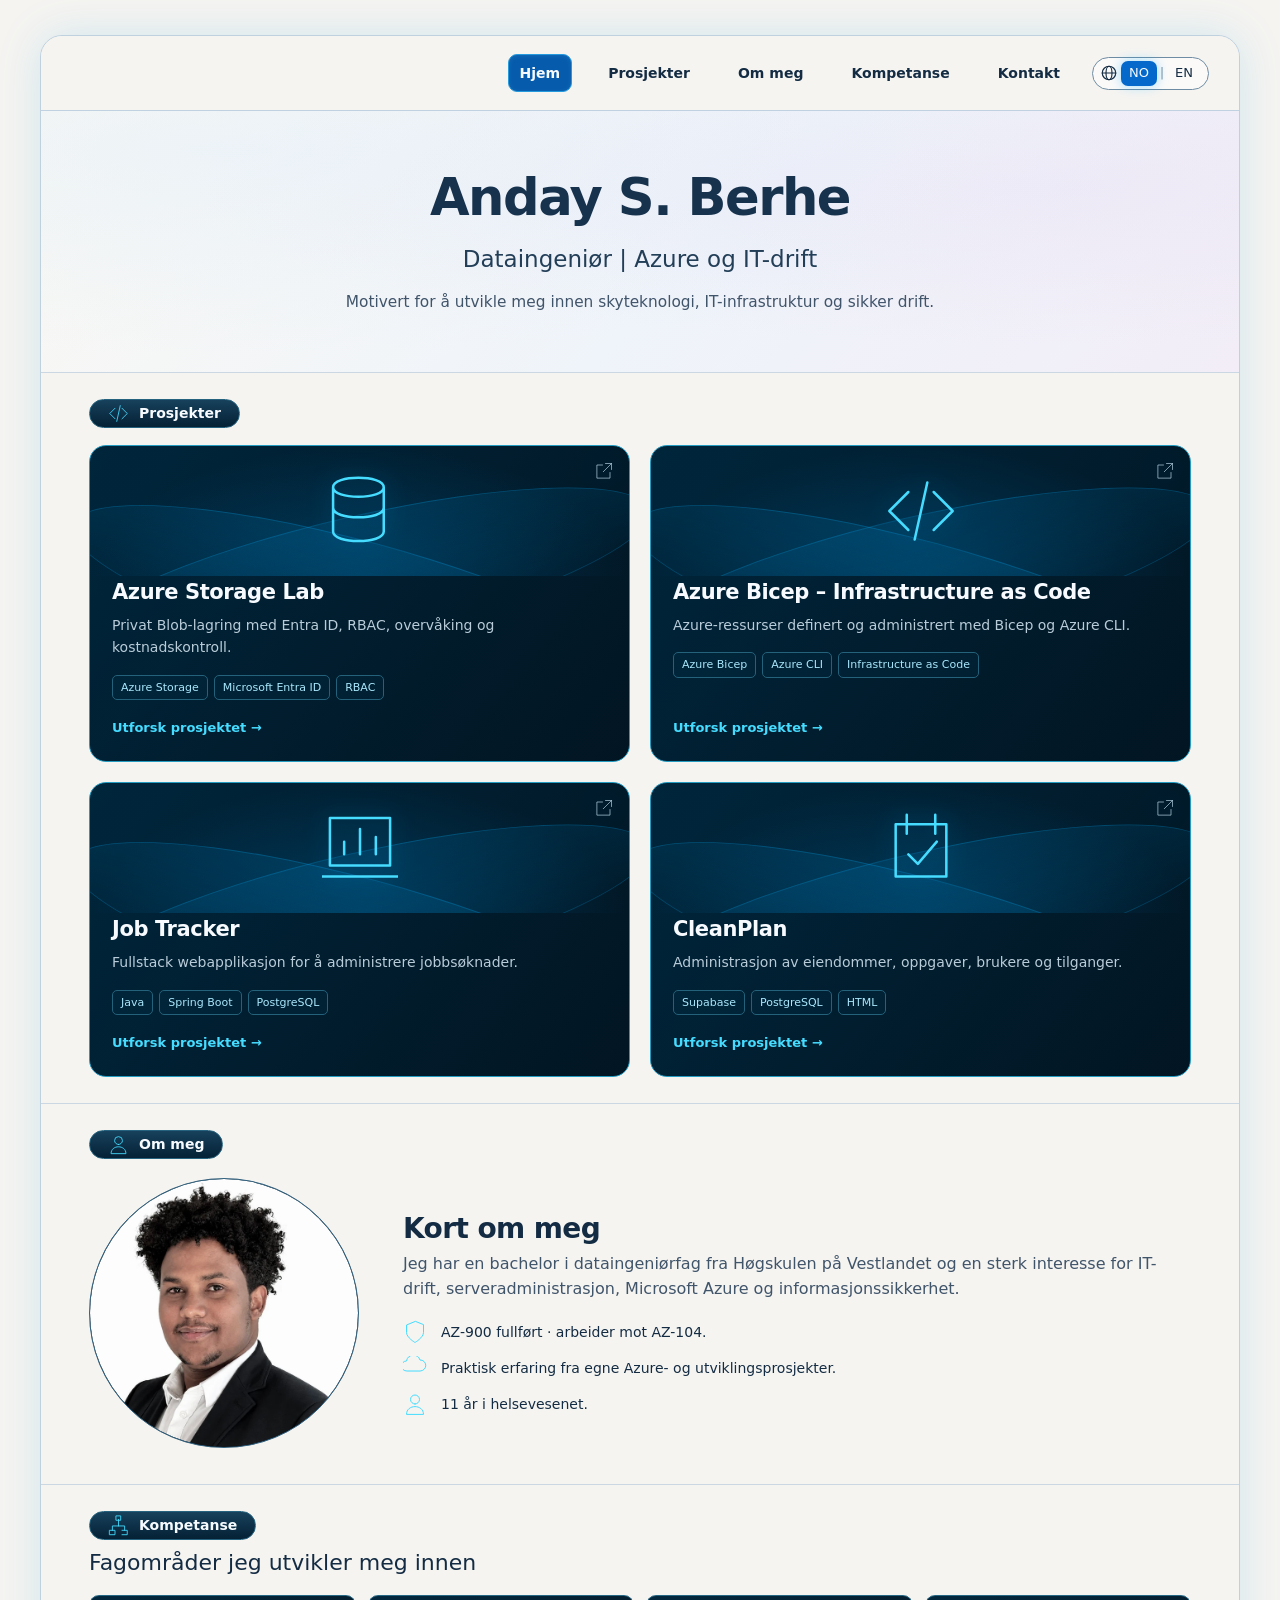
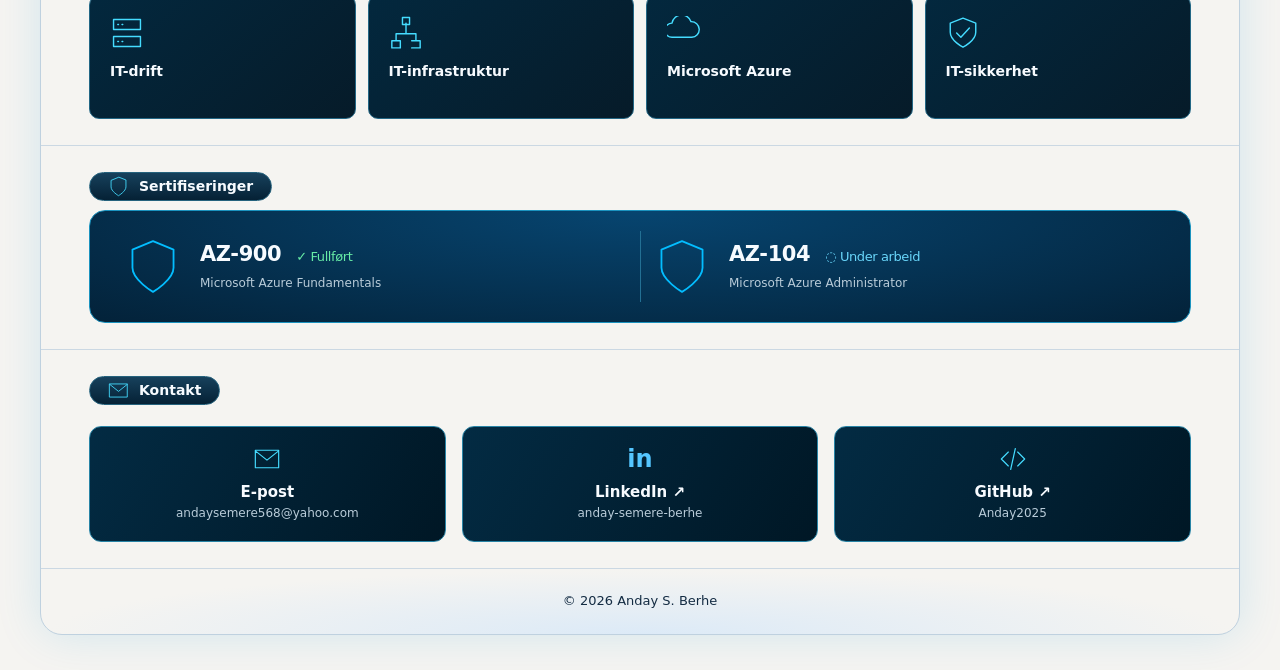
==== Anday-Portfolio/index.html @ 078068f5 "Initial commit: Anday Portfolio" ====
<!doctype html>
<html lang="no">
  <head>
    <meta charset="UTF-8" />
    <meta
      name="viewport"
      content="width=device-width, initial-scale=1"
    />
    <meta
      name="description"
      content="Anday Semere – dataingeniør med interesse for Azure, IT-drift og automatisering."
    />
    <title>Anday Semere | Azure & Cloud</title>
    <link
      rel="icon"
      href="assets/favicon.svg"
      type="image/svg+xml"
    />
    <link
      rel="stylesheet"
      href="styles.css"
    />
    <script
      src="script.js"
      defer
    ></script>
  </head>
  <body>
    <div class="site">
      <a
        class="skip"
        href="#main"
      >
        <span data-i18n="skip">Hopp til innhold</span>
      </a>
      <header>
        <button
          class="menu"
          aria-expanded="false"
          aria-controls="navigation"
          data-i18n-aria="menu"
        >
          ☰
        </button>
        <nav
          id="navigation"
          aria-label="Hovedmeny"
        >
          <a href="index.html#home"><span data-i18n="home">Hjem</span></a>
          <a href="index.html#projects"><span data-i18n="projects">Prosjekter</span></a>
          <a href="index.html#about"><span data-i18n="about">Om meg</span></a>
          <a href="index.html#skills"><span data-i18n="skills">Kompetanse</span></a>
          <a href="index.html#contact"><span data-i18n="contact">Kontakt</span></a>
        </nav>
        <div
          class="languages"
          role="group"
          aria-label="Language"
        >
          <svg
            class="language-icon"
            viewBox="0 0 24 24"
            aria-hidden="true"
            focusable="false"
          >
            <circle cx="12" cy="12" r="9" />
            <ellipse cx="12" cy="12" rx="4" ry="9" />
            <path d="M3 12h18" />
          </svg>
          <button
            data-lang="no"
            aria-pressed="true"
          >
            NO
          </button>
          <span class="language-separator" aria-hidden="true">|</span>
          <button
            data-lang="en"
            aria-pressed="false"
          >
            EN
          </button>
        </div>
      </header>
      <main id="main">
        <section
          id="home"
          class="hero"
        >
          <div class="hero-copy">

            <h1 class="hero-title">
              Anday S. Berhe
            </h1>

            <p class="hero-subtitle" data-i18n="heroSubtitle">
              Dataingeniør | Azure og IT-drift
            </p>

            <p class="hero-description" data-i18n="heroDescription">
              Motivert for å utvikle meg innen skyteknologi,
              IT-infrastruktur og sikker drift.
            </p>

          </div>
        </section>
        <section id="projects">
          <div class="section-label">
            <svg
              class="icon"
              aria-hidden="true"
            >
              <use href="assets/icons.svg#code" />
            </svg>
            <span data-i18n="projects">Prosjekter</span>
          </div>
          <div class="project-grid">
            <a
              class="project-card"
              href="azure-storage.html"
            >
              <div class="project-art azure-storage">
                <svg
                  class="icon"
                  aria-hidden="true"
                >
                  <use href="assets/icons.svg#storage" /></svg
                ><svg
                  class="icon external"
                  aria-hidden="true"
                >
                  <use href="assets/icons.svg#external" />
                </svg>
              </div>
              <div class="card-copy">
                <h3>Azure Storage Lab</h3>
                <p data-i18n="homeStorage">
                  Privat Blob-lagring med Entra ID, RBAC, overvåking og kostnadskontroll.
                </p>
                <div class="tags">
                  <span>Azure Storage</span>
                  <span>Microsoft Entra ID</span>
                  <span>RBAC</span>
                </div>
                <span class="project-link">
                  <span data-i18n="details">Utforsk prosjektet</span>
                  →
                </span>
              </div>
            </a>
            <a
              class="project-card"
              href="azure-bicep.html"
            >
              <div class="project-art azure-bicep">
                <svg
                  class="icon"
                  aria-hidden="true"
                >
                  <use href="assets/icons.svg#code" /></svg
                ><svg
                  class="icon external"
                  aria-hidden="true"
                >
                  <use href="assets/icons.svg#external" />
                </svg>
              </div>
              <div class="card-copy">
                <h3>Azure Bicep – Infrastructure as Code</h3>
                <p data-i18n="homeBicep">
                  Azure-ressurser definert og administrert med Bicep og Azure CLI.
                </p>
                <div class="tags">
                  <span>Azure Bicep</span>
                  <span>Azure CLI</span>
                  <span>Infrastructure as Code</span>
                </div>
                <span class="project-link">
                  <span data-i18n="details">Utforsk prosjektet</span>
                  →
                </span>
              </div>
            </a>
            <article class="project-card">
              <a
                class="project-card-link"
                href="job-tracker.html"
              >
                <div class="project-art job-tracker">
                  <svg
                    class="icon"
                    aria-hidden="true"
                  >
                    <use href="assets/icons.svg#chart" /></svg
                  ><svg
                    class="icon external"
                    aria-hidden="true"
                  >
                    <use href="assets/icons.svg#external" />
                  </svg>
                </div>
                <div class="card-copy">
                  <h3>Job Tracker</h3>
                  <p data-i18n="job-tracker">
                    Fullstack webapplikasjon for å administrere jobbsøknader.
                  </p>
                  <div class="tags">
                    <span>Java</span>
                    <span>Spring Boot</span>
                    <span>PostgreSQL</span>
                  </div>
                  <span class="project-link">
                    <span data-i18n="details">Utforsk prosjektet</span>
                    →
                  </span>
                </div>
              </a>
            </article>
            <article class="project-card">
              <a
                class="project-card-link"
                href="cleanplan.html"
              >
                <div class="project-art cleanplan">
                  <svg
                    class="icon"
                    aria-hidden="true"
                  >
                    <use href="assets/icons.svg#calendar" /></svg
                  ><svg
                    class="icon external"
                    aria-hidden="true"
                  >
                    <use href="assets/icons.svg#external" />
                  </svg>
                </div>
                <div class="card-copy">
                  <h3>CleanPlan</h3>
                  <p data-i18n="homeCleanPlan">
                    Administrasjon av eiendommer, oppgaver, brukere og tilganger.
                  </p>
                  <div class="tags">
                    <span>Supabase</span>
                    <span>PostgreSQL</span>
                    <span>HTML</span>
                  </div>
                  <span class="project-link">
                    <span data-i18n="details">Utforsk prosjektet</span>
                    →
                  </span>
                </div>
              </a>
            </article>
          </div>
        </section>
        <section id="about">
          <div class="section-label">
            <svg
              class="icon"
              aria-hidden="true"
            >
              <use href="assets/icons.svg#user" />
            </svg>
            <span data-i18n="about">Om meg</span>
          </div>
          <div class="about-grid">
            <div class="portrait">
              <img
                src="assets/images/anday.webp"
                width="648"
                height="864"
                alt="Portrett av Anday Semere i mørk dressjakke og hvit skjorte."
                data-i18n-alt="portraitalt"
                loading="lazy"
                decoding="async"
              />
            </div>
            <div>
              <h2 data-i18n="abouttitle">Kort om meg</h2>
              <p data-i18n="homeAbout">
                Jeg har en bachelor i dataingeniørfag fra Høgskulen på Vestlandet og en
                sterk interesse for IT-drift, serveradministrasjon, Microsoft Azure og
                informasjonssikkerhet.
              </p>
              <ul class="facts">
                <li>
                  <svg
                    class="icon"
                    aria-hidden="true"
                  >
                    <use href="assets/icons.svg#award" />
                  </svg>
                  <span data-i18n="homeCertification">
                    AZ-900 fullført · arbeider mot AZ-104.
                  </span>
                </li>
                <li>
                  <svg
                    class="icon"
                    aria-hidden="true"
                  >
                    <use href="assets/icons.svg#cloud" />
                  </svg>
                  <span data-i18n="homeExperience">
                    Praktisk erfaring fra egne Azure- og utviklingsprosjekter.
                  </span>
                </li>
                <li>
                  <svg
                    class="icon"
                    aria-hidden="true"
                  >
                    <use href="assets/icons.svg#user" />
                  </svg>
                  <span data-i18n="homeHealthcare">
                    11 år i helsevesenet.
                  </span>
                </li>
              </ul>
            </div>
          </div>
        </section>
        <section id="skills">
          <div class="section-label">
            <svg
              class="icon"
              aria-hidden="true"
            >
              <use href="assets/icons.svg#network" />
            </svg>
            <span data-i18n="skills">Kompetanse</span>
          </div>
          <h2 data-i18n="skilltitle">Fagområder jeg utvikler meg innen</h2>
          <div class="skills-grid">
            <div class="skill">
              <svg
                class="icon"
                aria-hidden="true"
              >
                <use href="assets/icons.svg#server" />
              </svg>
              <span data-i18n="skillOperations">IT-drift</span>
            </div>
            <div class="skill">
              <svg
                class="icon"
                aria-hidden="true"
              >
                <use href="assets/icons.svg#network" />
              </svg>
              <span data-i18n="skillInfrastructure">IT-infrastruktur</span>
            </div>
            <div class="skill">
              <svg
                class="icon"
                aria-hidden="true"
              >
                <use href="assets/icons.svg#cloud" />
              </svg>
              <span data-i18n="skillAzure">Microsoft Azure</span>
            </div>
            <div class="skill">
              <svg
                class="icon"
                aria-hidden="true"
              >
                <use href="assets/icons.svg#shield" />
              </svg>
              <span data-i18n="skillSecurity">IT-sikkerhet</span>
            </div>
          </div>
        </section>
        <section id="certifications">
          <div class="section-label">
            <svg
              class="icon"
              aria-hidden="true"
            >
              <use href="assets/icons.svg#award" />
            </svg>
            <span data-i18n="certs">Sertifiseringer</span>
          </div>
          <div class="cert-grid">
            <div class="cert">
              <svg
                class="icon"
                aria-hidden="true"
              >
                <use href="assets/icons.svg#award" />
              </svg>
              <div>
                <h3>
                  AZ-900
                  <span class="status complete">
                    ✓
                    <span data-i18n="done">Fullført</span>
                  </span>
                </h3>
                <p>Microsoft Azure Fundamentals</p>
              </div>
            </div>
            <div class="cert">
              <svg
                class="icon"
                aria-hidden="true"
              >
                <use href="assets/icons.svg#award" />
              </svg>
              <div>
                <h3>
                  AZ-104
                  <span class="status">
                    ◌
                    <span data-i18n="progress">Under arbeid</span>
                  </span>
                </h3>
                <p>Microsoft Azure Administrator</p>
              </div>
            </div>
          </div>
        </section>
        <section id="contact">
          <div class="section-label">
            <svg
              class="icon"
              aria-hidden="true"
            >
              <use href="assets/icons.svg#mail" />
            </svg>
            <span data-i18n="contact">Kontakt</span>
          </div>
          <div class="contact-grid">
            <a href="mailto:andaysemere568@yahoo.com">
              <svg
                class="icon"
                aria-hidden="true"
              >
                <use href="assets/icons.svg#mail" />
              </svg>
              <strong><span data-i18n="email">E-post</span></strong>
              <span>andaysemere568@yahoo.com</span>
            </a>
            <a
              href="https://www.linkedin.com/in/anday-semere-berhe/"
              target="_blank"
              rel="noopener noreferrer"
            >
              <span class="social">in</span>
              <strong>LinkedIn ↗</strong>
              <span>anday-semere-berhe</span>
            </a>
            <a
              href="https://github.com/Anday2025"
              target="_blank"
              rel="noopener noreferrer"
            >
              <svg
                class="icon"
                aria-hidden="true"
              >
                <use href="assets/icons.svg#code" />
              </svg>
              <strong>GitHub ↗</strong>
              <span>Anday2025</span>
            </a>
          </div>
        </section>
      </main>
      <footer>
        ©
        <span id="year"></span>
        Anday S. Berhe
      </footer>
    </div>
  </body>
</html>
---- Anday-Portfolio/styles.css ----
:root {
  color-scheme: dark;
  --bg: #00101d;
  --panel: #041e30;
  --cyan: #45dcff;
  --muted: #b9ccd9;
  --line: #17607e;
}
* {
  box-sizing: border-box;
}
html {
  scroll-behavior: smooth;
  scroll-padding-top: calc(var(--header-height, 74px) + 16px);
}
body {
  margin: 0;
  padding: 35px 24px;
  background: radial-gradient(ellipse at 60% 0, #06324e, transparent 55%), #000c16;
  color: #f7fbff;
  font:
    16px/1.6 system-ui,
    -apple-system,
    BlinkMacSystemFont,
    "Segoe UI",
    sans-serif;
}
a {
  color: inherit;
  text-decoration: none;
}
button {
  font: inherit;
  color: inherit;
  cursor: pointer;
}
.site {
  max-width: 1200px;
  margin: auto;
  border: 1px solid #159bd3;
  border-radius: 22px;
  overflow: clip;
  background: linear-gradient(120deg, #000e18ee, #001729ed);
  box-shadow: 0 0 45px #009bdf25;
}
header {
  display: flex;
  align-items: center;
  gap: 28px;
  padding: 18px 30px;
  border-bottom: 1px solid var(--line);
  background: #00101df5;
  backdrop-filter: blur(10px);
  position: sticky;
  top: 0;
  z-index: 50;
}
.brand {
  font-size: 20px;
  font-weight: 700;
  letter-spacing: -0.5px;
  color: #86e5ff;
  display: flex;
  align-items: center;
  gap: 12px;
  white-space: nowrap;
}
nav {
  display: flex;
  gap: 24px;
  margin-left: auto;
  font-size: 14px;
  font-weight: 650;
}
nav a {
  padding: 7px 0;
}
nav a:hover {
  color: var(--cyan);
}
.languages {
  display: flex;
  align-items: center;
  gap: 3px;
  border: 1px solid #b9edff;
  border-radius: 30px;
  padding: 3px 7px;
  white-space: nowrap;
}
.languages button {
  border: 0;
  background: transparent;
  border-radius: 7px;
  padding: 2px 8px;
  font-size: 13px;
}
.languages button[aria-pressed="true"] {
  background: #0569cb;
  box-shadow: 0 0 12px #00aaff60;
}
.menu {
  display: none;
}
.icon {
  width: 28px;
  height: 28px;
  stroke: var(--cyan);
  stroke-width: 2;
  fill: none;
  stroke-linecap: round;
  stroke-linejoin: round;
  flex-shrink: 0;
}
section {
  padding: 26px 48px;
  border-bottom: 1px solid var(--line);
  position: relative;
}
h1,
h2,
h3,
p {
  margin: 0;
}
h1 {
  font-size: clamp(38px, 4.7vw, 58px);
  letter-spacing: -2px;
  line-height: 1.1;
}
h2 {
  font-size: 28px;
  line-height: 1.25;
  letter-spacing: -0.6px;
}
h3 {
  font-size: 21px;
  line-height: 1.35;
  letter-spacing: -0.4px;
}
p {
  color: var(--muted);
}
h2 + p {
  margin-top: 5px;
}
.hero {
  min-height: 362px;
  display: grid;
  grid-template-columns: 1.2fr 1fr;
  align-items: center;
  gap: 12px;
  padding-top: 48px;
  padding-bottom: 48px;
  background: radial-gradient(ellipse at 75% 70%, #00487975, transparent 55%);
}
.hero-copy {
  position: relative;
  z-index: 1;
}
.accent {
  height: 4px;
  width: 68px;
  margin-bottom: 14px;
  background: linear-gradient(90deg, #00eaff, transparent);
  border-radius: 4px;
}
.actions {
  display: flex;
  gap: 15px;
  margin-top: 24px;
}
.button {
  border: 1px solid #a2d7ed;
  border-radius: 12px;
  padding: 10px 19px;
  display: inline-flex;
  gap: 10px;
  align-items: center;
  font-weight: 650;
  font-size: 14px;
  transition:
    transform 0.2s,
    box-shadow 0.2s;
}
.button .icon {
  width: 20px;
  height: 20px;
}
.primary {
  background: linear-gradient(140deg, #00aeef, #0062ee);
  border-color: #22caff;
  box-shadow: inset 0 1px 8px #7aeaff55;
}
.button:hover {
  transform: translateY(-3px);
  box-shadow: 0 4px 25px #00b5ff35;
}
.section-label {
  display: inline-flex;
  gap: 10px;
  align-items: center;
  padding: 3px 18px;
  border: 1px solid #25627d;
  border-radius: 30px;
  background: linear-gradient(#17415c, #052135);
  font-size: 14px;
  font-weight: 650;
  margin-bottom: 9px;
  line-height: 1.5;
}
.section-label .icon {
  width: 21px;
  height: 21px;
}
.project-grid {
  display: grid;
  grid-template-columns: repeat(2, 1fr);
  gap: 20px;
  margin-top: 20px;
}
.project-card {
  border: 1px solid #249bc1;
  border-radius: 17px;
  overflow: hidden;
  background: linear-gradient(130deg, #00263c, #021522);
  transition:
    transform 0.25s,
    box-shadow 0.25s;
  display: flex;
  flex-direction: column;
}
.project-card:hover {
  transform: translateY(-5px);
  box-shadow: 0 6px 28px #008bd72a;
}
.project-art {
  height: 130px;
  position: relative;
  display: grid;
  place-items: center;
  background: radial-gradient(ellipse at 50% 100%, #0067a05c, transparent 70%);
  overflow: hidden;
}
.project-art:before,
.project-art:after {
  content: "";
  position: absolute;
  width: 110%;
  height: 120px;
  border: 1px solid #00a6f040;
  border-radius: 50%;
  transform: rotate(-13deg);
  top: 70px;
  background: linear-gradient(180deg, #006fa633, transparent);
}
.project-art:after {
  transform: rotate(15deg);
  top: 95px;
}
.project-art > .icon {
  height: 76px;
  width: 76px;
  stroke-width: 1.6;
  filter: drop-shadow(0 0 12px #00aaff60);
  z-index: 1;
}
.project-art > .external {
  position: absolute;
  right: 16px;
  top: 16px;
  height: 18px;
  width: 18px;
  stroke: #d1efff;
}
.card-copy {
  padding: 2px 22px 22px;
  display: flex;
  flex-direction: column;
  flex: 1;
}
.card-copy p {
  font-size: 14px;
  margin-top: 8px;
}
.tags {
  display: flex;
  flex-wrap: wrap;
  gap: 6px;
  margin-top: 16px;
}
.tags span {
  font-size: 11px;
  border: 1px solid #24617a;
  border-radius: 5px;
  padding: 3px 8px;
  color: #a9e7fc;
  background: #003a552f;
}
.project-link {
  color: var(--cyan);
  font-size: 13px;
  font-weight: 650;
  margin-top: auto;
  padding-top: 18px;
}
.about-grid {
  display: grid;
  grid-template-columns: 270px 1fr;
  gap: 44px;
  align-items: center;
  margin: 10px 0;
}
.portrait {
  min-height: 245px;
  border: 1px solid #33617d;
  border-radius: 25px;
  background: radial-gradient(ellipse at top, #194865, #052039);
  display: flex;
  align-items: center;
  justify-content: center;
  flex-direction: column;
  color: #a1ccdf;
}
.portrait > .icon {
  height: 75px;
  width: 75px;
  stroke: #6da0b9;
  stroke-width: 1;
}
.portrait > span {
  font-size: 27px;
  font-weight: 650;
  letter-spacing: 5px;
  margin-top: 12px;
}
.portrait p {
  font-size: 12px;
  margin-top: 8px;
}
.facts {
  list-style: none;
  margin: 18px 0 0;
  padding: 0;
  display: grid;
  gap: 12px;
  font-size: 14px;
}
.facts li {
  display: flex;
  align-items: center;
  gap: 14px;
}
.facts .icon {
  width: 24px;
  height: 24px;
}
.skills-grid {
  display: grid;
  grid-template-columns: repeat(4, 1fr);
  gap: 12px;
  margin-top: 18px;
}
.skill {
  border: 1px solid #236785;
  border-radius: 10px;
  background: linear-gradient(140deg, #03283e, #061b29);
  padding: 14px 12px;
  display: flex;
  align-items: center;
  gap: 12px;
  font-size: 13px;
  font-weight: 600;
}
.skill:last-child {
  grid-column: span 2;
}
.cert-grid {
  display: grid;
  grid-template-columns: 1fr 1fr;
  background: radial-gradient(ellipse at top, #074570, #032239);
  border: 1px solid #1b93bf;
  border-radius: 16px;
  padding: 20px 22px;
}
.cert {
  display: flex;
  align-items: center;
  gap: 18px;
  padding: 3px 12px;
}
.cert + .cert {
  border-left: 1px solid #237094;
}
.cert > .icon {
  height: 65px;
  width: 58px;
  stroke: #03bdff;
  stroke-width: 1.5;
}
.cert p {
  font-size: 12px;
  margin-top: 6px;
}
.status {
  color: #69d6fa;
  font-size: 13px;
  display: inline-block;
  margin-left: 8px;
  font-weight: 500;
}
.complete {
  color: #67eca6;
}
.contact-heading {
  display: flex;
  justify-content: space-between;
  align-items: center;
  gap: 20px;
}
.contact-heading p {
  font-size: 14px;
  margin-top: 6px;
}
.contact-grid {
  display: grid;
  grid-template-columns: 1.2fr 1fr 1fr;
  gap: 16px;
  margin-top: 12px;
}
.contact-grid > a {
  display: flex;
  flex-direction: column;
  padding: 18px;
  border: 1px solid #2884a6;
  border-radius: 12px;
  background: linear-gradient(120deg, #032b43, #001725);
  transition: border-color 0.2s;
}
.contact-grid > a:hover {
  border-color: #8beaff;
}
.contact-grid strong {
  margin-top: 7px;
  font-size: 15px;
}
.contact-grid > a > span:last-child {
  font-size: 12px;
  color: var(--muted);
  overflow-wrap: anywhere;
}
.social {
  font-size: 24px;
  font-weight: 800;
  color: #55c6ff;
  line-height: 28px;
}
footer {
  text-align: center;
  font-size: 13px;
  padding: 22px;
  background: radial-gradient(ellipse at bottom, #004476, transparent 70%);
}
a:focus-visible,
button:focus-visible {
  outline: 3px solid #7ce9ff;
  outline-offset: 5px;
}
.skip {
  position: fixed;
  top: -100px;
  left: 20px;
  z-index: 99;
  background: #0064a7;
  padding: 10px;
}
.skip:focus {
  top: 10px;
}
.detail {
  min-height: 75vh;
}
.back {
  display: inline-block;
  margin: 30px 48px;
  color: var(--cyan);
}
.detail-hero {
  padding: 25px 48px 45px;
  background: radial-gradient(ellipse at right, #03436c, transparent);
}
.detail-hero > .icon {
  width: 100px;
  height: 100px;
  float: right;
  margin: 20px;
}
.eyebrow {
  font-size: 12px;
  letter-spacing: 2px;
  color: var(--cyan);
  margin-bottom: 20px;
}
.detail-hero h1 {
  font-size: 42px;
  max-width: 800px;
}
.detail-hero > p:last-child {
  max-width: 750px;
  margin-top: 22px;
}
.screenshot-placeholder {
  border: 1px dashed #32758f;
  background: #05213370;
  min-height: 220px;
  border-radius: 14px;
  margin-top: 20px;
  display: flex;
  flex-direction: column;
  align-items: center;
  justify-content: center;
  padding: 24px;
  text-align: center;
  gap: 16px;
}
.screenshot-placeholder > .icon {
  width: 50px;
  height: 50px;
  opacity: 0.6;
}
@media (min-width: 1300px) {
  .project-grid {
    grid-template-columns: repeat(4, 1fr);
  }
  .card-copy {
    padding: 2px 17px 20px;
  }
  .card-copy h3 {
    font-size: 19px;
  }
  .card-copy p {
    font-size: 13px;
  }
}
@media (max-width: 1000px) {
  header {
    gap: 15px;
    padding: 16px 24px;
  }
  nav {
    gap: 16px;
    font-size: 12px;
  }
  .brand {
    font-size: 17px;
  }
  section {
    padding: 26px 30px;
  }
  .hero {
    grid-template-columns: 1.35fr 1fr;
  }
  .skills-grid {
    grid-template-columns: repeat(3, 1fr);
  }
  .skill:last-child {
    grid-column: auto;
  }
  .about-grid {
    grid-template-columns: 220px 1fr;
    gap: 28px;
  }
  .cert {
    padding: 0 8px;
    gap: 10px;
  }
  .cert h3 {
    font-size: 18px;
  }
  .status {
    margin-left: 0;
    display: block;
  }
}
@media (max-width: 760px) {
  body {
    padding: 12px;
  }
  .site {
    border-radius: 16px;
  }
  header {
    flex-wrap: wrap;
    gap: 12px;
    padding: 12px 18px;
  }
  .brand {
    margin-right: auto;
  }
  .menu {
    display: block;
    order: 3;
    border: 1px solid #276682;
    border-radius: 7px;
    background: #06293e;
    font-size: 21px;
    padding: 0 9px;
  }
  .languages {
    order: 2;
  }
  nav {
    display: none;
    order: 4;
    width: 100%;
    margin: 0;
    gap: 0;
    flex-wrap: wrap;
    border-top: 1px solid var(--line);
    padding-top: 8px;
  }
  nav.open {
    display: flex;
  }
  nav a {
    padding: 8px 12px;
    font-size: 14px;
  }
  section {
    padding: 24px;
  }
  .hero {
    grid-template-columns: 1fr;
    padding-top: 35px;
    gap: 12px;
  }
  .hero-copy {
    max-width: 540px;
  }
  .hero-copy h1 {
    font-size: 43px;
  }
  .hero-copy > p {
    font-size: 14px;
  }
  .actions {
    gap: 10px;
  }
  .button {
    padding: 9px 12px;
    font-size: 13px;
  }
  .project-grid {
    gap: 16px;
  }
  .card-copy {
    padding: 0 15px 18px;
  }
  .card-copy h3 {
    font-size: 19px;
  }
  .about-grid {
    grid-template-columns: 1fr;
    gap: 24px;
  }
  .portrait {
    min-height: 215px;
    max-width: 270px;
    width: 100%;
    margin: auto;
  }
  .skills-grid {
    grid-template-columns: 1fr 1fr;
  }
  .skill {
    font-size: 12px;
    padding: 12px 10px;
    gap: 9px;
  }
  .skill .icon {
    width: 23px;
    height: 23px;
  }
  .cert-grid {
    grid-template-columns: 1fr;
    padding: 16px;
  }
  .cert {
    padding: 8px;
  }
  .cert + .cert {
    border-left: 0;
    border-top: 1px solid #237094;
    margin-top: 10px;
    padding-top: 18px;
  }
  .cert .status {
    display: inline-block;
    margin-left: 6px;
  }
  .contact-heading {
    align-items: flex-start;
    flex-direction: column;
    gap: 16px;
  }
  .contact-grid {
    grid-template-columns: 1fr;
  }
  .contact-grid > a {
    display: grid;
    grid-template-columns: 35px 1fr;
    column-gap: 10px;
  }
  .contact-grid > a > .icon,
  .contact-grid > a > .social {
    grid-row: span 2;
  }
  .contact-grid strong {
    margin: 0;
  }
  .detail-hero {
    padding: 20px 24px 30px;
  }
  .detail-hero h1 {
    font-size: 34px;
  }
  .detail-hero > .icon {
    float: none;
    width: 70px;
    height: 70px;
    margin: 0 0 20px;
  }
  .back {
    margin: 25px 24px;
  }
  h2 {
    font-size: 25px;
  }
}
@media (max-width: 440px) {
  .project-grid {
    grid-template-columns: 1fr;
  }
  .hero-copy h1 {
    font-size: 37px;
    letter-spacing: -1.5px;
  }
  .actions {
    flex-wrap: wrap;
  }
  .skills-grid {
    grid-template-columns: 1fr 1fr;
  }
  .skill:last-child {
    grid-column: span 2;
  }
  .languages {
    gap: 0;
    padding: 3px;
  }
  .languages button {
    padding: 2px 6px;
  }
  .brand {
    font-size: 15px;
    gap: 8px;
  }
  header {
    gap: 8px;
    padding: 12px;
  }
  .cert h3 {
    font-size: 17px;
  }
  .cert .status {
    display: block;
    margin-left: 0;
  }
}
@media (prefers-reduced-motion: reduce) {
  html {
    scroll-behavior: auto;
  }
  *,
  *:before,
  *:after {
    transition: none !important;
    animation: none !important;
  }
}

/* Direct application links; sibling anchors avoid nested interactive elements. */
.project-card-link {
  display: flex;
  flex-direction: column;
  flex: 1;
}
.project-card > .website-small {
  align-self: flex-start;
  margin: 0 22px 22px;
  padding: 8px 12px;
  font-size: 12px;
  min-height: 40px;
}
.detail-hero:has(.website-actions) > p[data-i18n] {
  max-width: 750px;
  margin-top: 22px;
}
.website-actions {
  flex-wrap: wrap;
}

/* Project detail content: scoped to preserve the home page. */
.project-overview {
  padding-top: 32px;
  padding-bottom: 36px;
}
.project-overview-heading {
  display: flex;
  align-items: center;
  gap: 12px;
  margin-bottom: 16px;
}
.project-overview-heading > .icon {
  width: 27px;
  height: 27px;
}
.project-overview > p {
  max-width: 900px;
  font-size: 16px;
  line-height: 1.75;
}
.project-overview-grid {
  display: grid;
  grid-template-columns: 1.2fr 1fr;
  gap: 30px;
  margin-top: 28px;
  align-items: start;
}
.project-overview h3 {
  font-size: 19px;
  letter-spacing: -0.2px;
}
.project-work ul {
  list-style: none;
  margin: 18px 0 0;
  padding: 0;
  display: grid;
  gap: 16px;
}
.project-work li {
  display: flex;
  align-items: flex-start;
  gap: 12px;
  color: var(--muted);
  font-size: 14px;
  line-height: 1.75;
}
.project-work li > .icon {
  width: 19px;
  height: 19px;
  margin-top: 3px;
  stroke-width: 1.6;
}
.project-competence {
  border: 1px solid #195675;
  border-radius: 14px;
  background: linear-gradient(135deg, #062b40, #031a2a);
  padding: 24px;
}
.project-competence > .icon {
  width: 30px;
  height: 30px;
  margin-bottom: 12px;
}
.project-competence h3 {
  margin-bottom: 12px;
}
.project-competence p {
  font-size: 14px;
  line-height: 1.75;
}
.project-status {
  display: inline-block;
  border: 1px solid #23748c;
  border-radius: 20px;
  padding: 4px 10px;
  font-size: 11px;
  line-height: 1.5;
  color: #91e9ff;
  margin: 20px 0 10px;
  background: #00587825;
}
.project-competence .project-status + p {
  font-size: 12px;
}
.project-tools {
  margin-top: 28px;
  padding-top: 24px;
  border-top: 1px solid var(--line);
}
.project-tools .tags {
  margin-top: 12px;
  gap: 8px;
}
.project-tools .tags span {
  font-size: 12px;
  padding: 5px 10px;
}
.project-resources {
  margin-top: 26px;
  padding-top: 24px;
  border-top: 1px solid var(--line);
}
.project-resources > p {
  font-size: 14px;
  margin-top: 8px;
}
.project-resources .actions {
  flex-wrap: wrap;
  margin-top: 18px;
  gap: 12px;
}
.project-resources .button {
  min-height: 44px;
  white-space: normal;
  overflow-wrap: anywhere;
}
.project-resources .button > span[aria-hidden] {
  flex-shrink: 0;
}
@media (max-width: 760px) {
  .project-overview-grid {
    grid-template-columns: 1fr;
    gap: 24px;
  }
  .project-competence {
    padding: 20px;
  }
  .project-overview > p {
    font-size: 15px;
  }
  .project-overview {
    padding-top: 26px;
  }
}
@media (max-width: 440px) {
  .project-resources .actions {
    flex-direction: column;
    align-items: stretch;
  }
  .project-resources .button {
    justify-content: center;
    text-align: center;
    width: 100%;
  }
}

/* Portrait only: preserve the existing frame dimensions at every breakpoint. */
.portrait:has(> img) {
  position: relative;
  overflow: hidden;
}
.portrait > img {
  position: absolute;
  inset: 0;
  display: block;
  width: 100%;
  height: 100%;
  object-fit: cover;
  object-position: 50% 0;
}

/* Home introduction. */
.hero-copy h1.hero-title {
  font-size: clamp(32px, 3.4vw, 48px);
  line-height: 1.16;
  letter-spacing: -1.5px;
  margin-bottom: 20px;
}
.hero-highlight {
  color: #86e5ff;
}
#contact {
  scroll-margin-top: 16px;
}
@media (max-width: 440px) {
  .hero-copy h1.hero-title {
    font-size: clamp(27px, 7.6vw, 33px);
    letter-spacing: -1px;
  }
}

/* Active navigation is shared by the home page and all project detail pages. */
#navigation a {
  padding: 7px 11px;
  border: 1px solid transparent;
  border-radius: 9px;
  transition: background-color 180ms ease, border-color 180ms ease;
}
#navigation a.is-active {
  color: #f7fbff;
  background: #075bac;
  border-color: #259bde;
  box-shadow: inset 0 1px 5px #56caff26;
}

/* Centered home introduction. */
.hero {
  grid-template-columns: minmax(0, 1fr);
  justify-items: center;
  gap: 28px;
  padding-top: 64px;
  padding-bottom: 30px;
}
.hero-copy {
  width: 100%;
  max-width: 860px;
  text-align: center;
}
.hero-copy .accent {
  margin-inline: auto;
}
.hero-copy h1.hero-title {
  font-size: clamp(32px, 4vw, 52px);
  line-height: 1.18;
}
@media (max-width: 760px) {
  .hero {
    padding-top: 44px;
    padding-bottom: 24px;
    gap: 20px;
  }
}
@media (max-width: 440px) {
  .hero-copy h1.hero-title {
    font-size: clamp(27px, 7.6vw, 33px);
    letter-spacing: -1px;
  }
}

/* Light page surfaces. Existing component palettes remain unchanged. */
:root {
  color-scheme: light;
}
body {
  background: #f5f4f1;
  color: #142c43;
}
.site {
  background: #f5f4f1;
  border-color: #bfd1df;
}
header {
  background: #f5f4f1f5;
  border-bottom-color: #c0d2e2;
}
.brand {
  color: #08689b;
}
#navigation {
  border-top-color: #c0d2e2;
}
#navigation a {
  color: #142c43;
}
#navigation a:not(.is-active):hover {
  color: #00689e;
}
#navigation a.is-active {
  color: #f7fbff;
}
.languages {
  color: #142c43;
  background: #ffffff90;
  border-color: #6e8ca3;
}
.languages button[aria-pressed="true"] {
  color: #f7fbff;
}
header .menu {
  color: #142c43;
  background: #e5edf4;
  border-color: #9db4c8;
}
header a:focus-visible,
header button:focus-visible {
  outline-color: #075bac;
}
.hero {
  background:
    radial-gradient(ellipse at 15% 15%, #e2effa80, transparent 65%),
    radial-gradient(ellipse at 85% 30%, #eae3f480, transparent 60%),
    linear-gradient(135deg, #faf8f3, #eff4fa 55%, #f2edf7);
}
.hero-highlight {
  color: #086caa;
}
section {
  border-bottom-color: #cbd8e3;
}
.site > main:not(.detail) > section > p,
.about-grid > div:not(.portrait) > p {
  color: #40546a;
}
footer {
  background: radial-gradient(ellipse at bottom, #dceaf7, transparent 70%);
}

/* Lock inherited colors to their original values inside protected dark components. */
.project-card,
.skill,
.cert-grid,
.contact-grid > a,
.section-label,
.skip {
  color: #f7fbff;
}
.detail {
  color: #f7fbff;
  background:
    linear-gradient(120deg, #000e18ee, #001729ed),
    radial-gradient(ellipse at 60% 0, #06324e, transparent 55%),
    #000c16;
}
.detail section {
  border-bottom-color: var(--line);
}

/* About portrait: retain the existing photo and use a square circular frame. */
.portrait:has(> img) {
  width: 100%;
  min-height: 0;
  aspect-ratio: 1;
  border-radius: 50%;
}
.portrait > img {
  object-fit: cover;
  object-position: 50% 0;
  border-radius: 50%;
}

/* Four focus areas; preserve the existing dark skill-card palette. */
.skills-grid {
  grid-template-columns: repeat(4, minmax(0, 1fr));
}
.skills-grid > .skill:last-child {
  grid-column: auto;
}
.skills-grid .skill,
.skills-grid .skill > span {
  min-width: 0;
}
.skills-grid .skill > span {
  overflow-wrap: anywhere;
}
@media (max-width: 1000px) {
  .skills-grid {
    grid-template-columns: repeat(2, minmax(0, 1fr));
  }
}
@media (max-width: 440px) {
  .skills-grid .skill {
    flex-direction: column;
    align-items: flex-start;
    gap: 8px;
  }
}

/* Contact cards: three on desktop, two on medium screens, one on narrow phones. */
.contact-grid {
  grid-template-columns: repeat(3, minmax(0, 1fr));
}
.contact-grid > a {
  display: flex;
  flex-direction: column;
  align-items: center;
  text-align: center;
}
.contact-grid strong {
  margin-top: 7px;
}
@media (max-width: 1000px) {
  .contact-grid {
    grid-template-columns: repeat(2, minmax(0, 1fr));
  }
}
@media (max-width: 480px) {
  .contact-grid {
    grid-template-columns: minmax(0, 1fr);
  }
}

/* Focus-area presentation: scoped to the home-page skills section only. */
#skills > h2 {
  font-size: 22px;
  font-weight: 400;
  letter-spacing: 0;
}
#skills .skill {
  min-height: 124px;
  padding: 20px;
  flex-direction: column;
  align-items: flex-start;
  justify-content: flex-start;
  gap: 12px;
  text-align: left;
  font-size: 14px;
  line-height: 1.4;
}
#skills .skill > .icon {
  width: 34px;
  height: 34px;
}
@media (max-width: 600px) {
  #skills > h2 {
    font-size: 20px;
  }
  #skills .skill {
    padding: 18px;
  }
  #skills .skill > .icon {
    width: 32px;
    height: 32px;
  }
}
@media (max-width: 360px) {
  #skills .skills-grid {
    grid-template-columns: minmax(0, 1fr);
  }
}

/* Static home introduction: compact spacing with no illustration or rotation. */
.hero {
  min-height: 0;
  gap: 0;
  padding-top: 56px;
  padding-bottom: 56px;
}
.hero-copy > p.hero-description {
  max-width: 680px;
  margin-inline: auto;
  color: #40546a;
  font-size: clamp(15px, 1.2vw, 17px);
  line-height: 1.65;
}
@media (max-width: 760px) {
  .hero {
    padding-top: 40px;
    padding-bottom: 40px;
  }
}

/* Compact project spacing. */
#projects > .project-grid {
  margin-top: 8px;
}

/* Shared logo-free header: navigation and language controls form one right-aligned group. */
.languages .language-icon {
  width: 18px;
  height: 18px;
  flex-shrink: 0;
  fill: none;
  stroke: currentColor;
  stroke-width: 1.6;
  stroke-linecap: round;
  stroke-linejoin: round;
}
.language-separator {
  color: #6e8ca3;
  font-size: 12px;
}
@media (min-width: 761px) {
  header {
    justify-content: flex-end;
    gap: 20px;
  }
  header #navigation {
    margin-left: auto;
    flex-shrink: 0;
  }
  header .languages {
    flex-shrink: 0;
  }
}
@media (max-width: 760px) {
  header {
    justify-content: space-between;
  }
}

/* Static hero identity: name, role and motivation. */
.hero-copy h1.hero-title {
  margin-bottom: 14px;
}
.hero-copy > p.hero-subtitle {
  max-width: 760px;
  margin: 0 auto 14px;
  color: #233f58;
  font-size: clamp(18px, 1.8vw, 23px);
  font-weight: 500;
  line-height: 1.5;
}

.hero-title {
  color: #17324d;
  font-weight: 600;
  text-align: center;
  font-size: clamp(2rem, 4vw, 3rem);
  line-height: 1.2;
}
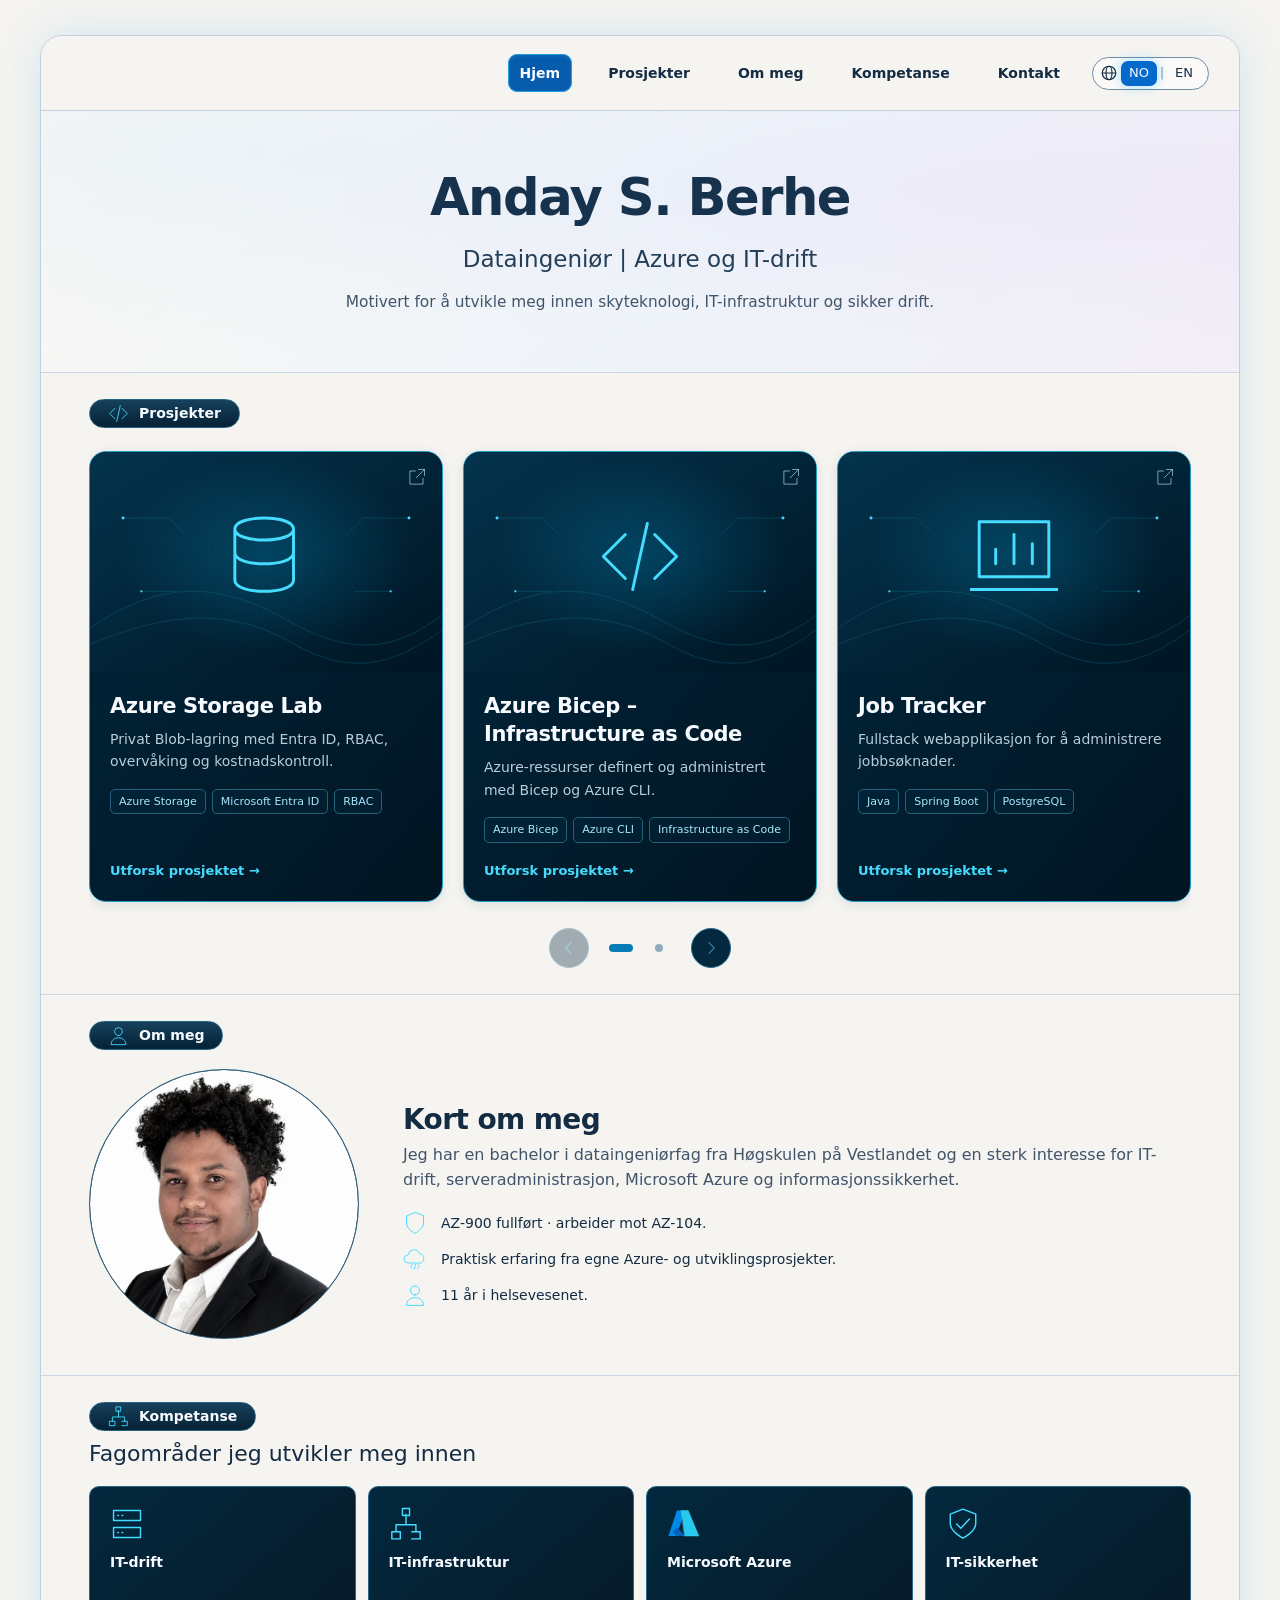
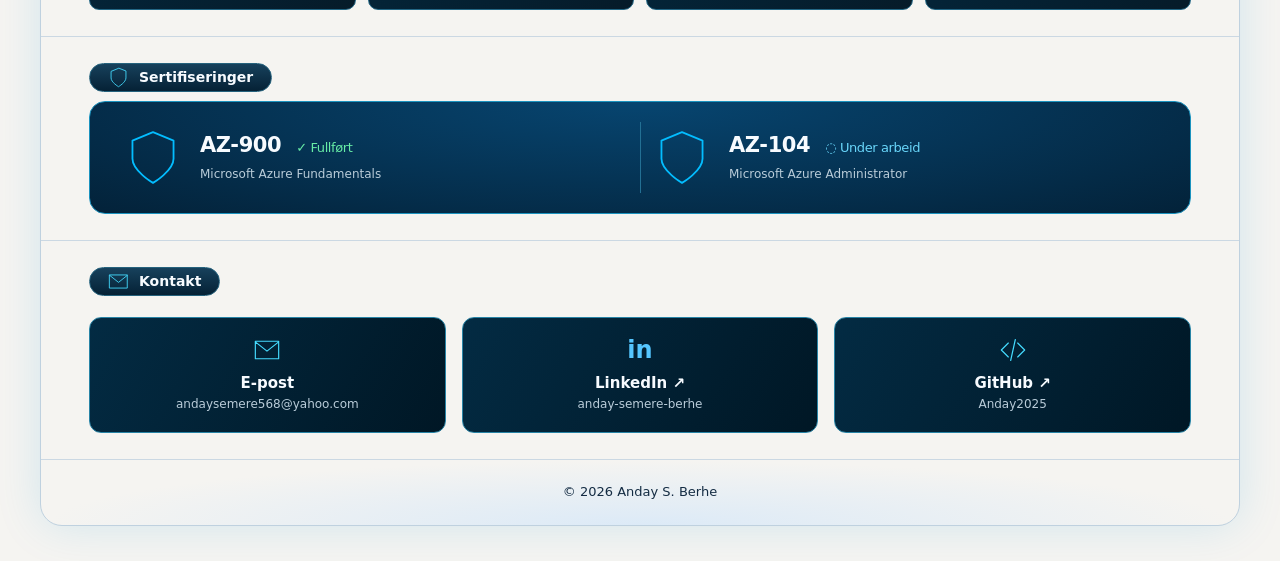
==== commit 754124eb: "Update portfolio design and project assets" ====
--- a/Anday-Portfolio/index.html
+++ b/Anday-Portfolio/index.html
@@ -114,100 +114,47 @@
             </svg>
             <span data-i18n="projects">Prosjekter</span>
           </div>
-          <div class="project-grid">
-            <a
-              class="project-card"
-              href="azure-storage.html"
-            >
-              <div class="project-art azure-storage">
-                <svg
-                  class="icon"
-                  aria-hidden="true"
-                >
-                  <use href="assets/icons.svg#storage" /></svg
-                ><svg
-                  class="icon external"
-                  aria-hidden="true"
-                >
-                  <use href="assets/icons.svg#external" />
-                </svg>
-              </div>
-              <div class="card-copy">
-                <h3>Azure Storage Lab</h3>
-                <p data-i18n="homeStorage">
-                  Privat Blob-lagring med Entra ID, RBAC, overvåking og kostnadskontroll.
-                </p>
-                <div class="tags">
-                  <span>Azure Storage</span>
-                  <span>Microsoft Entra ID</span>
-                  <span>RBAC</span>
-                </div>
-                <span class="project-link">
-                  <span data-i18n="details">Utforsk prosjektet</span>
-                  →
-                </span>
-              </div>
-            </a>
-            <a
-              class="project-card"
-              href="azure-bicep.html"
-            >
-              <div class="project-art azure-bicep">
-                <svg
-                  class="icon"
-                  aria-hidden="true"
-                >
-                  <use href="assets/icons.svg#code" /></svg
-                ><svg
-                  class="icon external"
-                  aria-hidden="true"
-                >
-                  <use href="assets/icons.svg#external" />
-                </svg>
-              </div>
-              <div class="card-copy">
-                <h3>Azure Bicep – Infrastructure as Code</h3>
-                <p data-i18n="homeBicep">
-                  Azure-ressurser definert og administrert med Bicep og Azure CLI.
-                </p>
-                <div class="tags">
-                  <span>Azure Bicep</span>
-                  <span>Azure CLI</span>
-                  <span>Infrastructure as Code</span>
-                </div>
-                <span class="project-link">
-                  <span data-i18n="details">Utforsk prosjektet</span>
-                  →
-                </span>
-              </div>
-            </a>
-            <article class="project-card">
+          <div
+            class="project-carousel"
+            role="region"
+            aria-label="Prosjektkarusell"
+            data-i18n-aria="carouselLabel"
+          >
+            <ol
+              class="project-grid project-track"
+              id="project-track"
+              tabindex="0"
+              aria-label="Prosjekter. Bruk venstre og høyre piltast for å bla."
+              data-i18n-aria="carouselInstructions"
+            >
+            <li class="project-slide">
               <a
-                class="project-card-link"
-                href="job-tracker.html"
-              >
-                <div class="project-art job-tracker">
-                  <svg
-                    class="icon"
-                    aria-hidden="true"
-                  >
-                    <use href="assets/icons.svg#chart" /></svg
-                  ><svg
-                    class="icon external"
-                    aria-hidden="true"
-                  >
-                    <use href="assets/icons.svg#external" />
-                  </svg>
+                class="project-card"
+                href="azure-storage.html"
+              >
+                <div class="project-art azure-storage">
+                  <img
+                    src="assets/images/projects/azure-storage.svg"
+                    width="960"
+                    height="600"
+                    alt="Illustrasjon av azure-storage; ikke et skjermbilde."
+                    data-i18n-alt="storageIllustrationAlt"
+                    loading="lazy"
+                    decoding="async"
+                    draggable="false"
+                  />
+
+                  <svg class="icon external" aria-hidden="true"><use href="assets/icons.svg#external" /></svg>
                 </div>
                 <div class="card-copy">
-                  <h3>Job Tracker</h3>
-                  <p data-i18n="job-tracker">
-                    Fullstack webapplikasjon for å administrere jobbsøknader.
+                  <h3>Azure Storage Lab</h3>
+                  <p data-i18n="homeStorage">
+                    Privat Blob-lagring med Entra ID, RBAC, overvåking og kostnadskontroll.
                   </p>
                   <div class="tags">
-                    <span>Java</span>
-                    <span>Spring Boot</span>
-                    <span>PostgreSQL</span>
+                    <span>Azure Storage</span>
+                    <span>Microsoft Entra ID</span>
+                    <span>RBAC</span>
                   </div>
                   <span class="project-link">
                     <span data-i18n="details">Utforsk prosjektet</span>
@@ -215,34 +162,35 @@
                   </span>
                 </div>
               </a>
-            </article>
-            <article class="project-card">
+            </li>
+            <li class="project-slide">
               <a
-                class="project-card-link"
-                href="cleanplan.html"
-              >
-                <div class="project-art cleanplan">
-                  <svg
-                    class="icon"
-                    aria-hidden="true"
-                  >
-                    <use href="assets/icons.svg#calendar" /></svg
-                  ><svg
-                    class="icon external"
-                    aria-hidden="true"
-                  >
-                    <use href="assets/icons.svg#external" />
-                  </svg>
+                class="project-card"
+                href="azure-bicep.html"
+              >
+                <div class="project-art azure-bicep">
+                  <img
+                    src="assets/images/projects/azure-bicep.svg"
+                    width="960"
+                    height="600"
+                    alt="Illustrasjon av azure-bicep; ikke et skjermbilde."
+                    data-i18n-alt="bicepIllustrationAlt"
+                    loading="lazy"
+                    decoding="async"
+                    draggable="false"
+                  />
+
+                  <svg class="icon external" aria-hidden="true"><use href="assets/icons.svg#external" /></svg>
                 </div>
                 <div class="card-copy">
-                  <h3>CleanPlan</h3>
-                  <p data-i18n="homeCleanPlan">
-                    Administrasjon av eiendommer, oppgaver, brukere og tilganger.
+                  <h3>Azure Bicep – Infrastructure as Code</h3>
+                  <p data-i18n="homeBicep">
+                    Azure-ressurser definert og administrert med Bicep og Azure CLI.
                   </p>
                   <div class="tags">
-                    <span>Supabase</span>
-                    <span>PostgreSQL</span>
-                    <span>HTML</span>
+                    <span>Azure Bicep</span>
+                    <span>Azure CLI</span>
+                    <span>Infrastructure as Code</span>
                   </div>
                   <span class="project-link">
                     <span data-i18n="details">Utforsk prosjektet</span>
@@ -250,7 +198,94 @@
                   </span>
                 </div>
               </a>
-            </article>
+            </li>
+            <li class="project-slide">
+              <article class="project-card">
+                <a
+                  class="project-card-link"
+                  href="job-tracker.html"
+                >
+                  <div class="project-art job-tracker">
+                  <img
+                    src="assets/images/projects/job-tracker.svg"
+                    width="960"
+                    height="600"
+                    alt="Illustrasjon av job-tracker; ikke et skjermbilde."
+                    data-i18n-alt="jobIllustrationAlt"
+                    loading="lazy"
+                    decoding="async"
+                    draggable="false"
+                  />
+
+                  <svg class="icon external" aria-hidden="true"><use href="assets/icons.svg#external" /></svg>
+                </div>
+                  <div class="card-copy">
+                    <h3>Job Tracker</h3>
+                    <p data-i18n="job-tracker">
+                      Fullstack webapplikasjon for å administrere jobbsøknader.
+                    </p>
+                    <div class="tags">
+                      <span>Java</span>
+                      <span>Spring Boot</span>
+                      <span>PostgreSQL</span>
+                    </div>
+                    <span class="project-link">
+                      <span data-i18n="details">Utforsk prosjektet</span>
+                      →
+                    </span>
+                  </div>
+                </a>
+              </article>
+            </li>
+            <li class="project-slide">
+              <article class="project-card">
+                <a
+                  class="project-card-link"
+                  href="cleanplan.html"
+                >
+                  <div class="project-art cleanplan">
+                  <img
+                    src="assets/images/projects/cleanplan.svg"
+                    width="960"
+                    height="600"
+                    alt="Illustrasjon av cleanplan; ikke et skjermbilde."
+                    data-i18n-alt="cleanIllustrationAlt"
+                    loading="lazy"
+                    decoding="async"
+                    draggable="false"
+                  />
+
+                  <svg class="icon external" aria-hidden="true"><use href="assets/icons.svg#external" /></svg>
+                </div>
+                  <div class="card-copy">
+                    <h3>CleanPlan</h3>
+                    <p data-i18n="homeCleanPlan">
+                      Administrasjon av eiendommer, oppgaver, brukere og tilganger.
+                    </p>
+                    <div class="tags">
+                      <span>Supabase</span>
+                      <span>PostgreSQL</span>
+                      <span>HTML</span>
+                    </div>
+                    <span class="project-link">
+                      <span data-i18n="details">Utforsk prosjektet</span>
+                      →
+                    </span>
+                  </div>
+                </a>
+              </article>
+            </li>
+            </ol>
+            <div class="carousel-controls" hidden>
+              <button class="carousel-arrow carousel-previous" type="button" aria-controls="project-track" aria-label="Forrige prosjekter" data-i18n-aria="carouselPrevious">
+                <svg class="icon" aria-hidden="true"><use href="assets/icons.svg#chevron" /></svg>
+              </button>
+              <div class="carousel-dots" role="group" aria-label="Velg prosjektvisning" data-i18n-aria="carouselNavigation"></div>
+              <button class="carousel-arrow carousel-next" type="button" aria-controls="project-track" aria-label="Neste prosjekter" data-i18n-aria="carouselNext">
+                <svg class="icon" aria-hidden="true"><use href="assets/icons.svg#chevron" /></svg>
+              </button>
+            </div>
+            <p class="carousel-status carousel-sr-only" role="status" aria-live="polite" aria-atomic="true"></p>
           </div>
         </section>
         <section id="about">
@@ -299,7 +334,7 @@
                     class="icon"
                     aria-hidden="true"
                   >
-                    <use href="assets/icons.svg#cloud" />
+                    <use href="assets/icons.svg#cloud-code" />
                   </svg>
                   <span data-i18n="homeExperience">
                     Praktisk erfaring fra egne Azure- og utviklingsprosjekter.
@@ -355,7 +390,7 @@
                 class="icon"
                 aria-hidden="true"
               >
-                <use href="assets/icons.svg#cloud" />
+                <use href="assets/icons.svg#azure-mark" />
               </svg>
               <span data-i18n="skillAzure">Microsoft Azure</span>
             </div>
--- a/Anday-Portfolio/styles.css
+++ b/Anday-Portfolio/styles.css
@@ -494,12 +494,6 @@
   float: right;
   margin: 20px;
 }
-.eyebrow {
-  font-size: 12px;
-  letter-spacing: 2px;
-  color: var(--cyan);
-  margin-bottom: 20px;
-}
 .detail-hero h1 {
   font-size: 42px;
   max-width: 800px;
@@ -1301,11 +1295,176 @@
   font-weight: 500;
   line-height: 1.5;
 }
-
 .hero-title {
   color: #17324d;
   font-weight: 600;
   text-align: center;
   font-size: clamp(2rem, 4vw, 3rem);
   line-height: 1.2;
-}+}
+/* Project carousel: three complete cards on desktop, native scrolling on every size. */
+#projects .project-carousel {
+  min-width: 0;
+  max-width: 100%;
+}
+#projects .project-track {
+  --project-visible: 3;
+  --project-gap: 20px;
+  position: relative;
+  display: grid;
+  grid-template-columns: none;
+  grid-auto-flow: column;
+  grid-auto-columns: calc((100% - (var(--project-visible) - 1) * var(--project-gap)) / var(--project-visible));
+  gap: var(--project-gap);
+  width: 100%;
+  min-width: 0;
+  padding: 6px 0 14px;
+  margin: 8px 0 0;
+  list-style: none;
+  overflow-x: auto;
+  overflow-y: hidden;
+  overscroll-behavior-x: contain;
+  scroll-snap-type: x mandatory;
+  scroll-behavior: smooth;
+  scrollbar-width: thin;
+  scrollbar-color: #2b82a1 #dce5ed;
+}
+#projects .project-slide {
+  display: flex;
+  min-width: 0;
+  scroll-snap-align: start;
+}
+#projects .project-slide > .project-card {
+  flex: 1;
+  width: 100%;
+  min-width: 0;
+  box-shadow: 0 3px 12px #002b461a;
+}
+#projects .project-card-link {
+  min-width: 0;
+}
+#projects .project-art {
+  height: auto;
+  aspect-ratio: 16 / 10;
+  flex-shrink: 0;
+}
+#projects .project-art::before,
+#projects .project-art::after {
+  display: none;
+}
+#projects .project-art > img {
+  display: block;
+  width: 100%;
+  height: 100%;
+  object-fit: contain;
+}
+#projects .card-copy {
+  padding: 20px;
+}
+#projects .card-copy h3 {
+  font-size: 21px;
+}
+#projects .card-copy p {
+  font-size: 14px;
+}
+#projects .project-track:focus-visible {
+  outline: 2px solid #075bac;
+  outline-offset: 4px;
+  border-radius: 18px;
+}
+#projects .project-track.is-dragging {
+  scroll-snap-type: none;
+  scroll-behavior: auto;
+  cursor: grabbing;
+  user-select: none;
+}
+#projects .carousel-controls:not([hidden]) {
+  display: flex;
+}
+#projects .carousel-controls {
+  justify-content: center;
+  align-items: center;
+  gap: 14px;
+  margin-top: 12px;
+}
+#projects .carousel-dots {
+  display: flex;
+  align-items: center;
+  justify-content: center;
+  gap: 2px;
+}
+#projects .carousel-dot {
+  display: grid;
+  place-items: center;
+  width: 36px;
+  height: 40px;
+  padding: 0;
+  border: 0;
+  background: transparent;
+}
+#projects .carousel-dot::before {
+  content: "";
+  width: 8px;
+  height: 8px;
+  border-radius: 10px;
+  background: #91a9bf;
+  transition: width 180ms ease, background-color 180ms ease;
+}
+#projects .carousel-dot[aria-current="true"]::before {
+  width: 24px;
+  background: #087cb7;
+}
+#projects .carousel-arrow {
+  display: grid;
+  place-items: center;
+  width: 40px;
+  height: 40px;
+  padding: 0;
+  border: 1px solid #246b8d;
+  border-radius: 50%;
+  background: #04283e;
+}
+#projects .carousel-arrow .icon {
+  width: 20px;
+  height: 20px;
+}
+#projects .carousel-next .icon {
+  transform: rotate(180deg);
+}
+#projects .carousel-arrow:disabled {
+  opacity: 0.35;
+  cursor: default;
+}
+#projects .carousel-controls button:focus-visible {
+  outline-color: #075bac;
+}
+#projects .carousel-sr-only {
+  position: absolute;
+  width: 1px;
+  height: 1px;
+  overflow: hidden;
+  clip-path: inset(50%);
+  white-space: nowrap;
+}
+@media (max-width: 1099px) {
+  #projects .project-track {
+    --project-visible: 2;
+  }
+}
+@media (max-width: 699px) {
+  #projects .project-track {
+    --project-visible: 1;
+    --project-gap: 16px;
+  }
+  #projects .carousel-controls {
+    gap: 8px;
+  }
+  #projects .card-copy h3 {
+    font-size: 20px;
+  }
+}
+@media (prefers-reduced-motion: reduce) {
+  #projects .project-track {
+    scroll-behavior: auto;
+  }
+}
